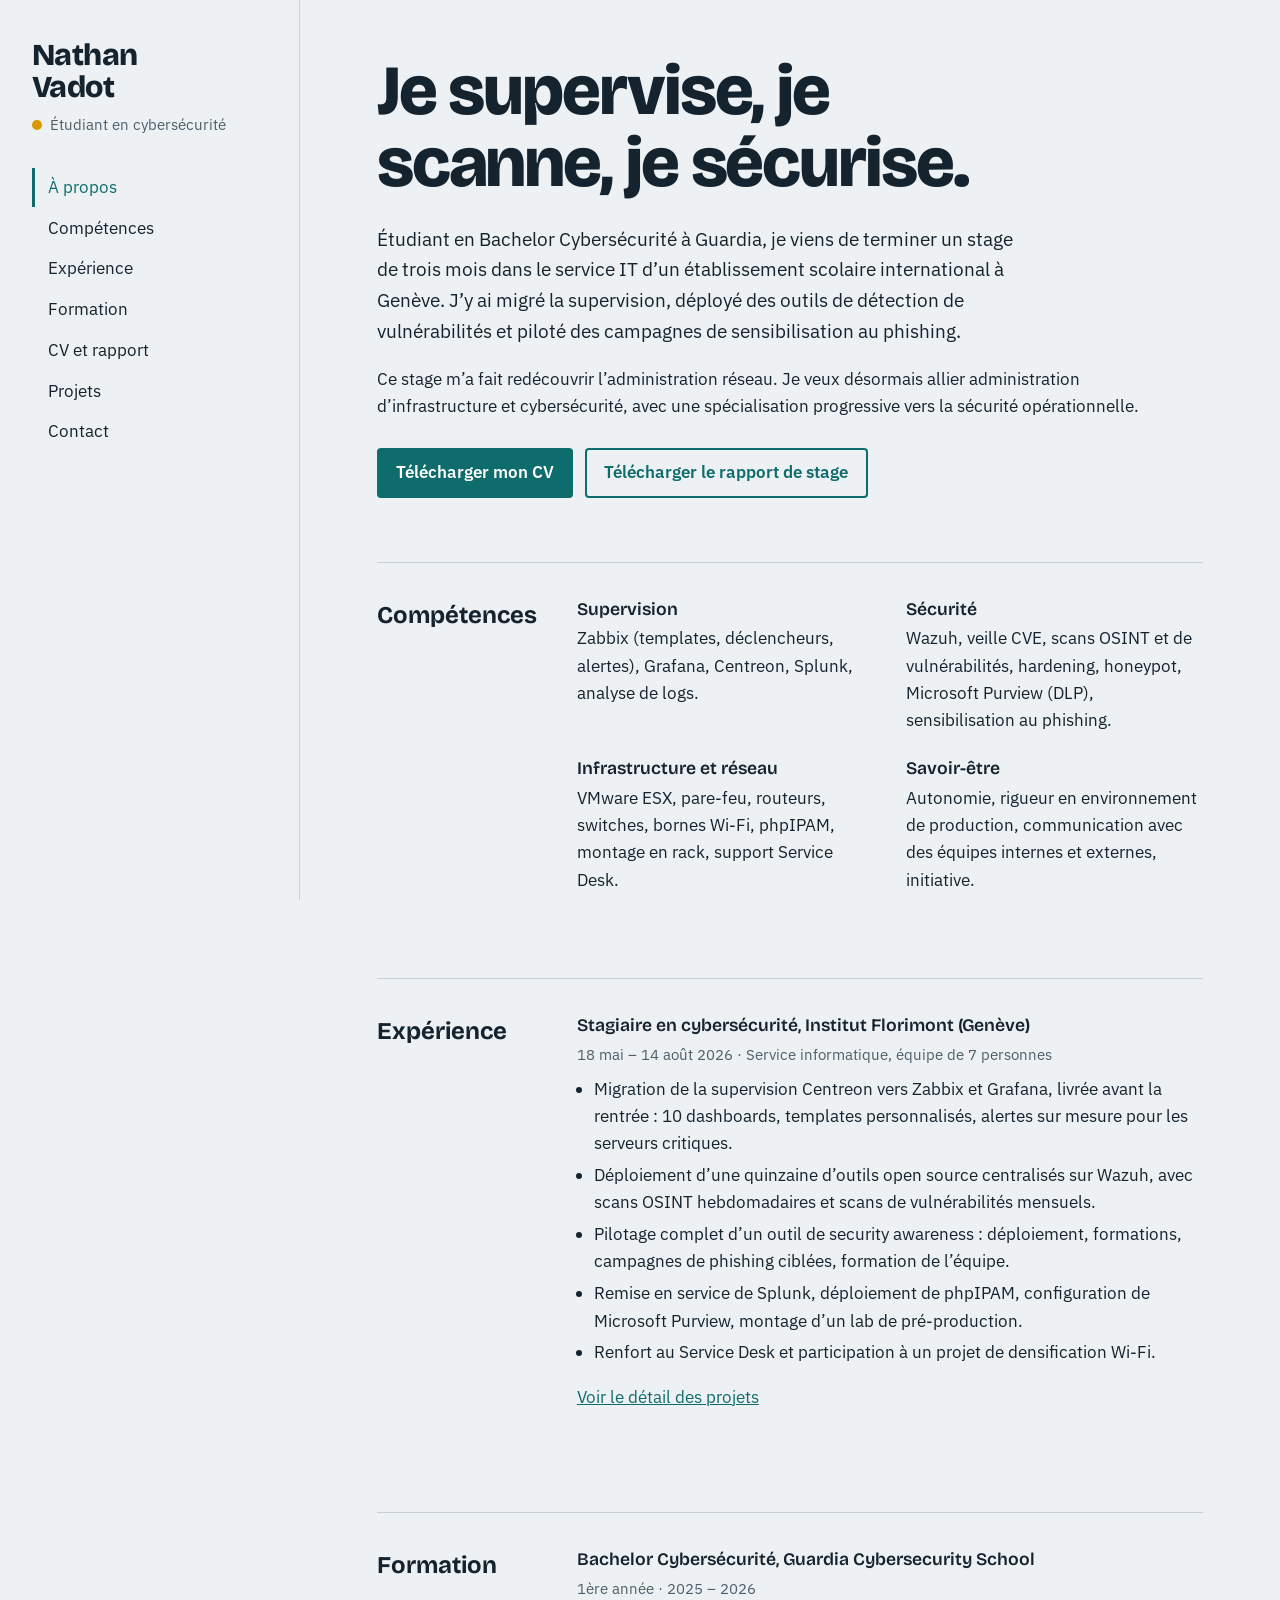
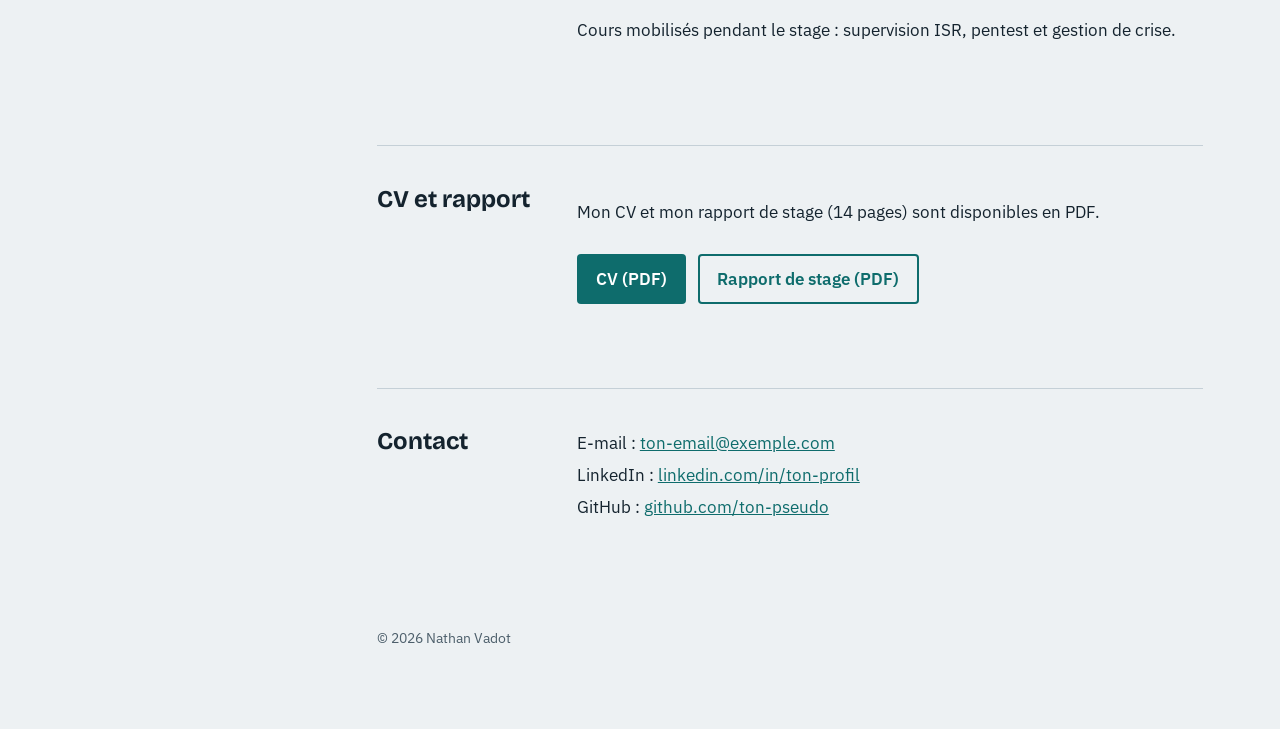
==== index.html @ afc8b585 "Add files via upload" ====
<!DOCTYPE html>
<html lang="fr"><head><meta charset="utf-8"><meta name="viewport" content="width=device-width,initial-scale=1"><link rel="preconnect" href="https://fonts.googleapis.com"><link rel="preconnect" href="https://fonts.gstatic.com" crossorigin><link href="https://fonts.googleapis.com/css2?family=Bricolage+Grotesque:wght@600;700;800&family=IBM+Plex+Sans:wght@400;600&display=swap" rel="stylesheet"><link rel="stylesheet" href="style.css">
<title>Nathan Vadot – Étudiant en cybersécurité</title>
<meta name="description" content="Portfolio de Nathan Vadot, étudiant en cybersécurité à Guardia : supervision, gestion des vulnérabilités, administration réseau.">
</head><body>
<aside>
<div>
<p class="who">Nathan<br>Vadot</p>
<p class="role"><span class="dot" aria-hidden="true"></span>Étudiant en cybersécurité</p>
</div>
<nav aria-label="Navigation principale"><ul>
<li><a href="index.html#apropos" aria-current="page">À propos</a></li>
<li><a href="index.html#competences">Compétences</a></li>
<li><a href="index.html#experience">Expérience</a></li>
<li><a href="index.html#formation">Formation</a></li>
<li><a href="index.html#documents">CV et rapport</a></li>
<li><a href="projets.html" >Projets</a></li>
<li><a href="index.html#contact">Contact</a></li>
</ul></nav>
</aside>
<main>
<section id="apropos">
<h1>Je supervise, je scanne, je sécurise.</h1>
<p class="lead">Étudiant en Bachelor Cybersécurité à Guardia, je viens de terminer un stage de trois mois dans le service IT d’un établissement scolaire international à Genève. J’y ai migré la supervision, déployé des outils de détection de vulnérabilités et piloté des campagnes de sensibilisation au phishing.</p>
<p>Ce stage m’a fait redécouvrir l’administration réseau. Je veux désormais allier administration d’infrastructure et cybersécurité, avec une spécialisation progressive vers la sécurité opérationnelle.</p>
<div class="actions">
<a class="btn" href="assets/cv.pdf" download>Télécharger mon CV</a>
<a class="btn alt" href="assets/rapport-stage.pdf" download>Télécharger le rapport de stage</a>
</div>
</section>

<section class="row first" id="competences">
<h2>Compétences</h2>
<div class="skills">
<div><h3>Supervision</h3><p>Zabbix (templates, déclencheurs, alertes), Grafana, Centreon, Splunk, analyse de logs.</p></div>
<div><h3>Sécurité</h3><p>Wazuh, veille CVE, scans OSINT et de vulnérabilités, hardening, honeypot, Microsoft Purview (DLP), sensibilisation au phishing.</p></div>
<div><h3>Infrastructure et réseau</h3><p>VMware ESX, pare-feu, routeurs, switches, bornes Wi-Fi, phpIPAM, montage en rack, support Service Desk.</p></div>
<div><h3>Savoir-être</h3><p>Autonomie, rigueur en environnement de production, communication avec des équipes internes et externes, initiative.</p></div>
</div>
</section>

<section class="row" id="experience">
<h2>Expérience</h2>
<div>
<div class="entry">
<h3>Stagiaire en cybersécurité, Institut Florimont (Genève)</h3>
<p class="meta">18 mai – 14 août 2026 · Service informatique, équipe de 7 personnes</p>
<ul class="plain">
<li>Migration de la supervision Centreon vers Zabbix et Grafana, livrée avant la rentrée : 10 dashboards, templates personnalisés, alertes sur mesure pour les serveurs critiques.</li>
<li>Déploiement d’une quinzaine d’outils open source centralisés sur Wazuh, avec scans OSINT hebdomadaires et scans de vulnérabilités mensuels.</li>
<li>Pilotage complet d’un outil de security awareness : déploiement, formations, campagnes de phishing ciblées, formation de l’équipe.</li>
<li>Remise en service de Splunk, déploiement de phpIPAM, configuration de Microsoft Purview, montage d’un lab de pré-production.</li>
<li>Renfort au Service Desk et participation à un projet de densification Wi-Fi.</li>
</ul>
<p><a href="projets.html">Voir le détail des projets</a></p>
</div>
</div>
</section>

<section class="row" id="formation">
<h2>Formation</h2>
<div class="entry">
<h3>Bachelor Cybersécurité, Guardia Cybersecurity School</h3>
<p class="meta">1ère année · 2025 – 2026</p>
<p>Cours mobilisés pendant le stage : supervision ISR, pentest et gestion de crise.</p>
</div>
</section>

<section class="row" id="documents">
<h2>CV et rapport</h2>
<div>
<p>Mon CV et mon rapport de stage (14 pages) sont disponibles en PDF.</p>
<div class="actions">
<a class="btn" href="assets/cv.pdf" download>CV (PDF)</a>
<a class="btn alt" href="assets/rapport-stage.pdf" download>Rapport de stage (PDF)</a>
</div>
</div>
</section>

<section class="row" id="contact">
<h2>Contact</h2>
<ul class="plain" style="list-style:none;padding:0;margin:0">
<!-- TODO : remplace ces liens par les tiens -->
<li>E-mail : <a href="mailto:ton-email@exemple.com">ton-email@exemple.com</a></li>
<li>LinkedIn : <a href="https://www.linkedin.com/in/ton-profil">linkedin.com/in/ton-profil</a></li>
<li>GitHub : <a href="https://github.com/ton-pseudo">github.com/ton-pseudo</a></li>
</ul>
</section>
<footer>© 2026 Nathan Vadot</footer>
</main></body></html>
---- style.css ----
:root{--fog:#EDF1F3;--ink:#14232E;--muted:#4D5F6B;--teal:#0E6C6C;--teal-d:#0A5252;--line:#C5D0D7;--amber:#D99A00}
*{box-sizing:border-box}
html{scroll-behavior:smooth}
body{margin:0;background:var(--fog);color:var(--ink);font:400 1.0625rem/1.6 "IBM Plex Sans",system-ui,sans-serif;display:grid;grid-template-columns:300px 1fr;min-height:100vh}
a{color:var(--teal)}
a:focus-visible,.btn:focus-visible{outline:3px solid var(--amber);outline-offset:3px}
aside{position:sticky;top:0;height:100vh;padding:2.5rem 2rem;border-right:1px solid var(--line);display:flex;flex-direction:column;gap:2rem}
.who{font:800 1.9rem/1.05 "Bricolage Grotesque",sans-serif;margin:0;letter-spacing:-.02em}
.role{color:var(--muted);margin:.5rem 0 0;font-size:.95rem}
.dot{display:inline-block;width:.6rem;height:.6rem;border-radius:50%;background:var(--amber);margin-right:.5rem}
nav ul{list-style:none;margin:0;padding:0;display:grid;gap:.15rem}
nav a{display:block;padding:.35rem 0 .35rem .8rem;border-left:3px solid transparent;color:var(--ink);text-decoration:none}
nav a:hover,nav a[aria-current]{border-left-color:var(--teal);color:var(--teal)}
main{padding:3.5rem clamp(1.5rem,6vw,5rem) 5rem;max-width:62rem}
h1{font:800 clamp(2.4rem,5.5vw,4.4rem)/1.02 "Bricolage Grotesque",sans-serif;letter-spacing:-.03em;margin:0 0 1.5rem;max-width:14ch}
h2{font:700 1.5rem/1.2 "Bricolage Grotesque",sans-serif;margin:0}
h3{font:600 1.1rem/1.3 "Bricolage Grotesque",sans-serif;margin:0 0 .25rem}
.lead{font-size:1.2rem;max-width:40rem}
.actions{display:flex;flex-wrap:wrap;gap:.75rem;margin:1.75rem 0 0}
.btn{display:inline-block;padding:.7rem 1.2rem;background:var(--teal);color:#fff;text-decoration:none;font-weight:600;border-radius:4px}
.btn:hover{background:var(--teal-d)}
.btn.alt{background:transparent;color:var(--teal);box-shadow:inset 0 0 0 2px var(--teal)}
.btn.alt:hover{background:var(--teal);color:#fff}
.row{display:grid;grid-template-columns:11rem 1fr;gap:1.5rem;padding:2.25rem 0;border-top:1px solid var(--line);margin-top:3rem}
.row.first{margin-top:4rem}
.row>h2{padding-top:.15rem}
.entry+.entry{margin-top:1.75rem}
.meta{color:var(--muted);font-size:.95rem;margin:0 0 .6rem}
ul.plain{margin:.5rem 0 0;padding-left:1.1rem}
ul.plain li{margin:.3rem 0}
.skills{display:grid;grid-template-columns:repeat(auto-fit,minmax(15rem,1fr));gap:1.5rem 2rem}
.skills p{margin:.25rem 0 0}
.todo{border-left:3px solid var(--amber);padding-left:1rem}
footer{color:var(--muted);font-size:.9rem;margin-top:4rem}
@media(max-width:860px){
body{display:block}
aside{position:static;height:auto;border-right:0;border-bottom:1px solid var(--line);padding:1.5rem}
nav ul{display:flex;flex-wrap:wrap;gap:.25rem 1.25rem}
nav a{border-left:0;border-bottom:3px solid transparent;padding:.25rem 0}
nav a:hover,nav a[aria-current]{border-bottom-color:var(--teal)}
.row{grid-template-columns:1fr;gap:.75rem}
main{padding-top:2.5rem}
}
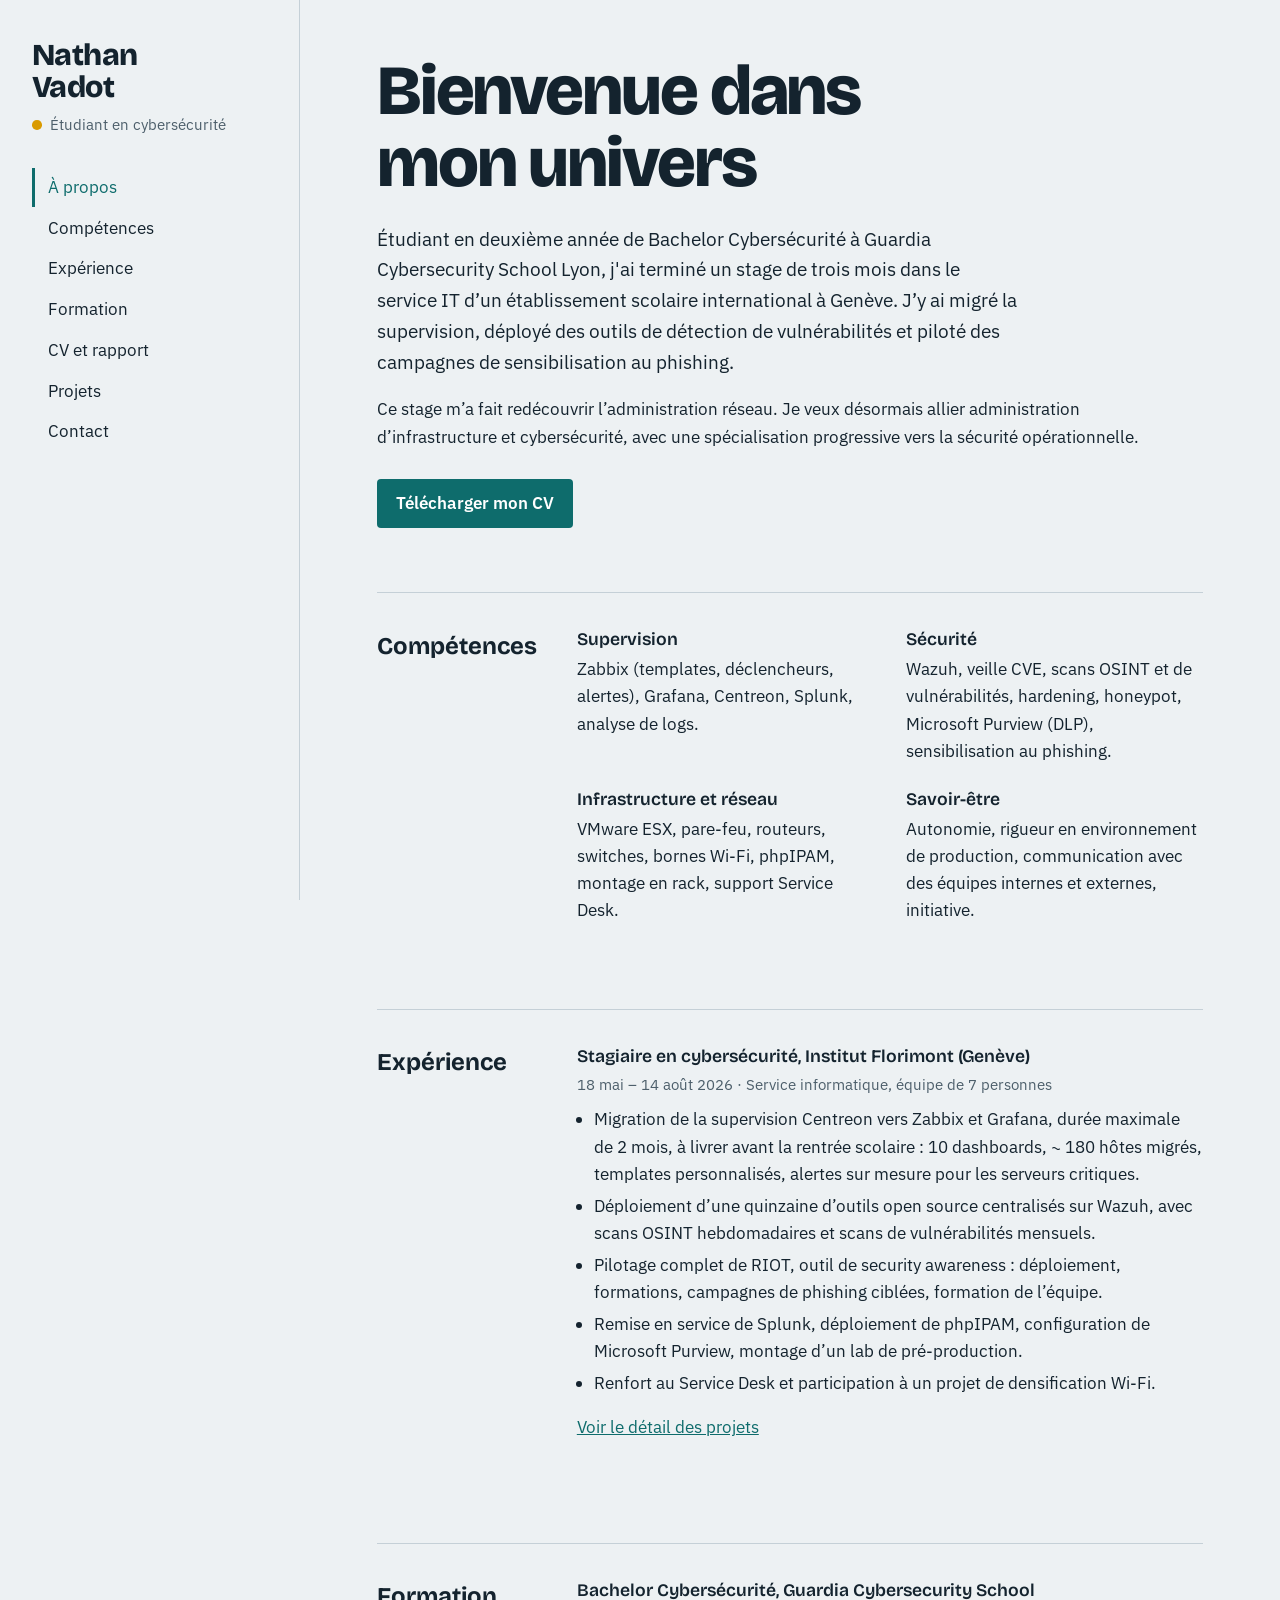
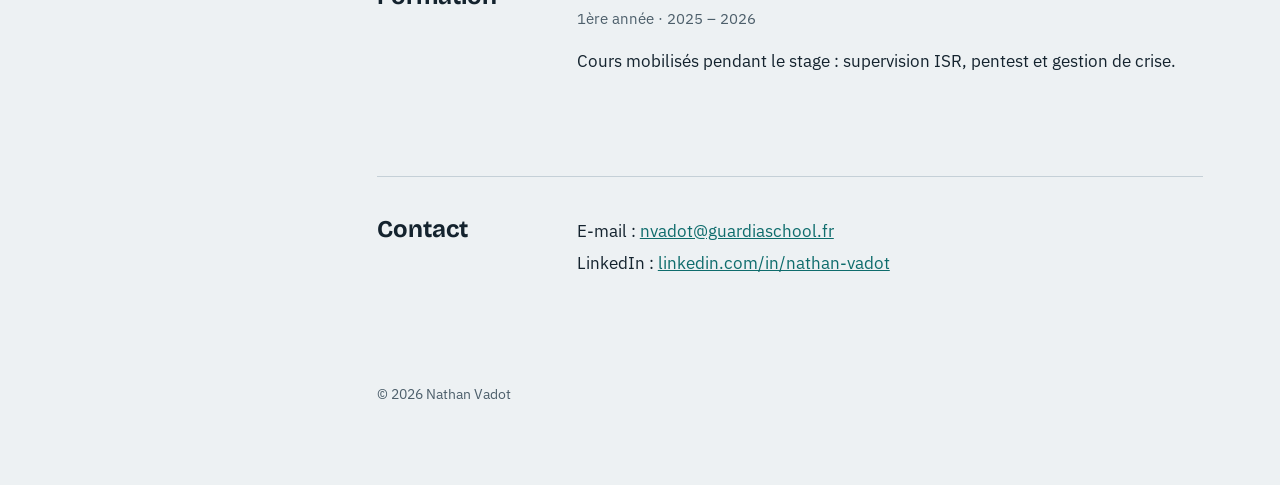
==== commit 3f454388: "U1" ====
--- a/index.html
+++ b/index.html
@@ -20,12 +20,11 @@
 </aside>
 <main>
 <section id="apropos">
-<h1>Je supervise, je scanne, je sécurise.</h1>
-<p class="lead">Étudiant en Bachelor Cybersécurité à Guardia, je viens de terminer un stage de trois mois dans le service IT d’un établissement scolaire international à Genève. J’y ai migré la supervision, déployé des outils de détection de vulnérabilités et piloté des campagnes de sensibilisation au phishing.</p>
+<h1>Bienvenue dans mon univers</h1>
+<p class="lead">Étudiant en deuxième année de Bachelor Cybersécurité à Guardia Cybersecurity School Lyon, j'ai terminé un stage de trois mois dans le service IT d’un établissement scolaire international à Genève. J’y ai migré la supervision, déployé des outils de détection de vulnérabilités et piloté des campagnes de sensibilisation au phishing.</p>
 <p>Ce stage m’a fait redécouvrir l’administration réseau. Je veux désormais allier administration d’infrastructure et cybersécurité, avec une spécialisation progressive vers la sécurité opérationnelle.</p>
 <div class="actions">
-<a class="btn" href="assets/cv.pdf" download>Télécharger mon CV</a>
-<a class="btn alt" href="assets/rapport-stage.pdf" download>Télécharger le rapport de stage</a>
+<a class="btn" href="img/CV_Nathan_VADOT.pdf" download>Télécharger mon CV</a>
 </div>
 </section>
 
@@ -46,9 +45,9 @@
 <h3>Stagiaire en cybersécurité, Institut Florimont (Genève)</h3>
 <p class="meta">18 mai – 14 août 2026 · Service informatique, équipe de 7 personnes</p>
 <ul class="plain">
-<li>Migration de la supervision Centreon vers Zabbix et Grafana, livrée avant la rentrée : 10 dashboards, templates personnalisés, alertes sur mesure pour les serveurs critiques.</li>
+<li>Migration de la supervision Centreon vers Zabbix et Grafana, durée maximale de 2 mois, à livrer avant la rentrée scolaire : 10 dashboards, ~ 180 hôtes migrés, templates personnalisés, alertes sur mesure pour les serveurs critiques.</li>
 <li>Déploiement d’une quinzaine d’outils open source centralisés sur Wazuh, avec scans OSINT hebdomadaires et scans de vulnérabilités mensuels.</li>
-<li>Pilotage complet d’un outil de security awareness : déploiement, formations, campagnes de phishing ciblées, formation de l’équipe.</li>
+<li>Pilotage complet de RIOT, outil de security awareness : déploiement, formations, campagnes de phishing ciblées, formation de l’équipe.</li>
 <li>Remise en service de Splunk, déploiement de phpIPAM, configuration de Microsoft Purview, montage d’un lab de pré-production.</li>
 <li>Renfort au Service Desk et participation à un projet de densification Wi-Fi.</li>
 </ul>
@@ -66,24 +65,11 @@
 </div>
 </section>
 
-<section class="row" id="documents">
-<h2>CV et rapport</h2>
-<div>
-<p>Mon CV et mon rapport de stage (14 pages) sont disponibles en PDF.</p>
-<div class="actions">
-<a class="btn" href="assets/cv.pdf" download>CV (PDF)</a>
-<a class="btn alt" href="assets/rapport-stage.pdf" download>Rapport de stage (PDF)</a>
-</div>
-</div>
-</section>
-
 <section class="row" id="contact">
 <h2>Contact</h2>
 <ul class="plain" style="list-style:none;padding:0;margin:0">
-<!-- TODO : remplace ces liens par les tiens -->
-<li>E-mail : <a href="mailto:ton-email@exemple.com">ton-email@exemple.com</a></li>
-<li>LinkedIn : <a href="https://www.linkedin.com/in/ton-profil">linkedin.com/in/ton-profil</a></li>
-<li>GitHub : <a href="https://github.com/ton-pseudo">github.com/ton-pseudo</a></li>
+<li>E-mail : <a href="mailto:nvadot@guardiaschool.fr">nvadot@guardiaschool.fr</a></li>
+<li>LinkedIn : <a href="https://www.linkedin.com/in/nathan-vadot">linkedin.com/in/nathan-vadot</a></li>
 </ul>
 </section>
 <footer>© 2026 Nathan Vadot</footer>
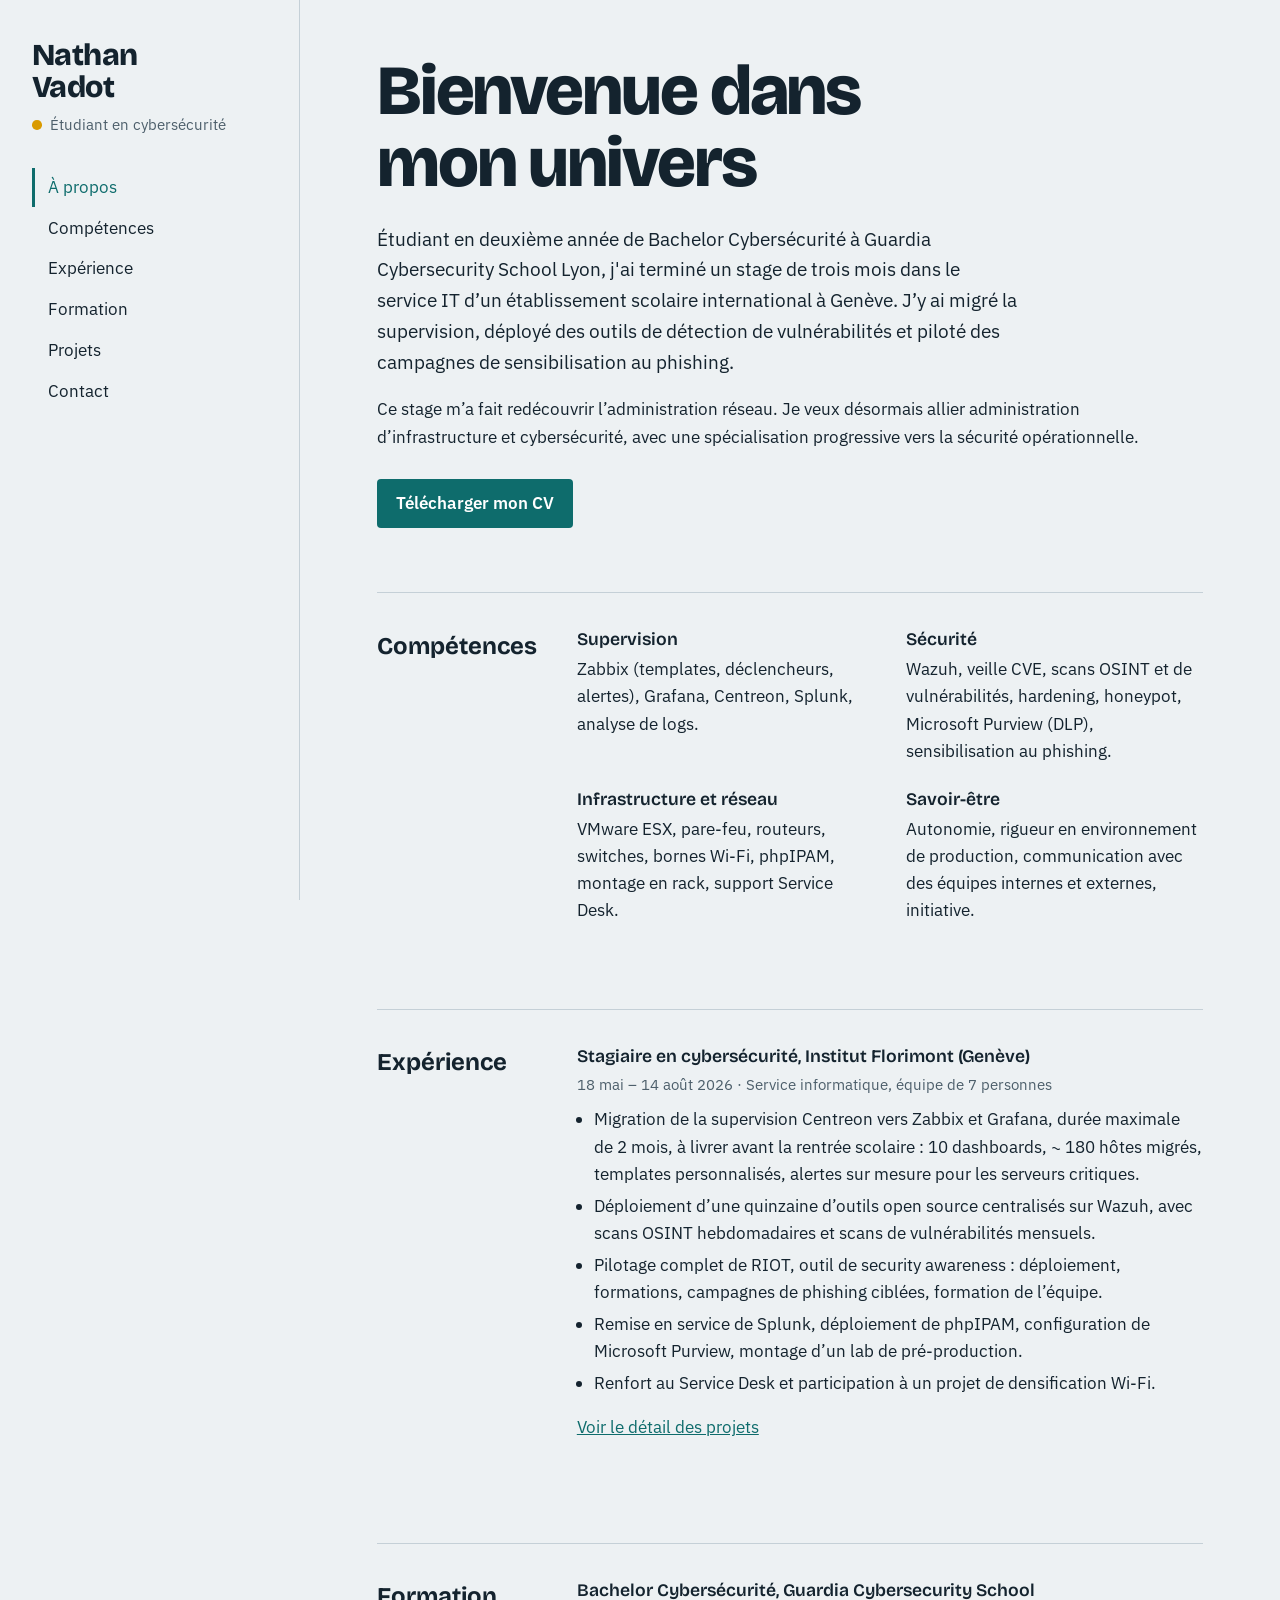
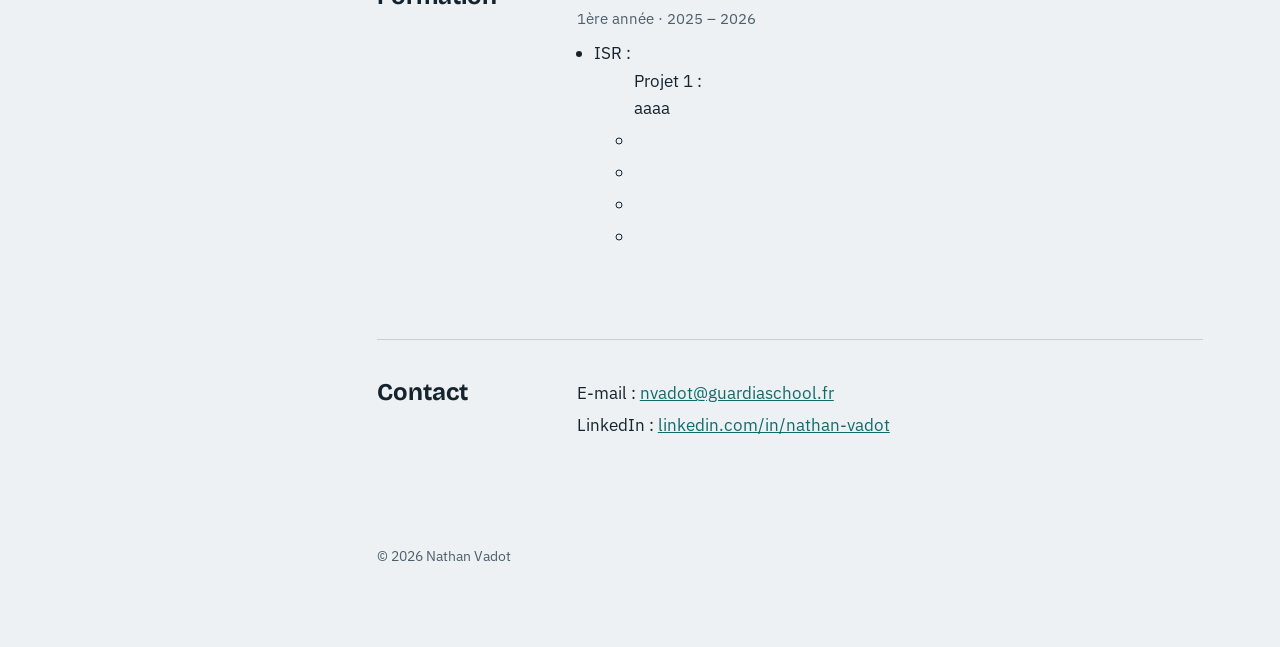
==== commit 7024610f: "U2" ====
--- a/index.html
+++ b/index.html
@@ -13,7 +13,6 @@
 <li><a href="index.html#competences">Compétences</a></li>
 <li><a href="index.html#experience">Expérience</a></li>
 <li><a href="index.html#formation">Formation</a></li>
-<li><a href="index.html#documents">CV et rapport</a></li>
 <li><a href="projets.html" >Projets</a></li>
 <li><a href="index.html#contact">Contact</a></li>
 </ul></nav>
@@ -61,7 +60,15 @@
 <div class="entry">
 <h3>Bachelor Cybersécurité, Guardia Cybersecurity School</h3>
 <p class="meta">1ère année · 2025 – 2026</p>
-<p>Cours mobilisés pendant le stage : supervision ISR, pentest et gestion de crise.</p>
+<ul class="plain">
+<li>ISR : <br>
+<ul>Projet 1 : <br>aaaa</li>
+</li>
+<li></li>
+<li></li>
+<li></li>
+<li></li>
+</ul>
 </div>
 </section>
 
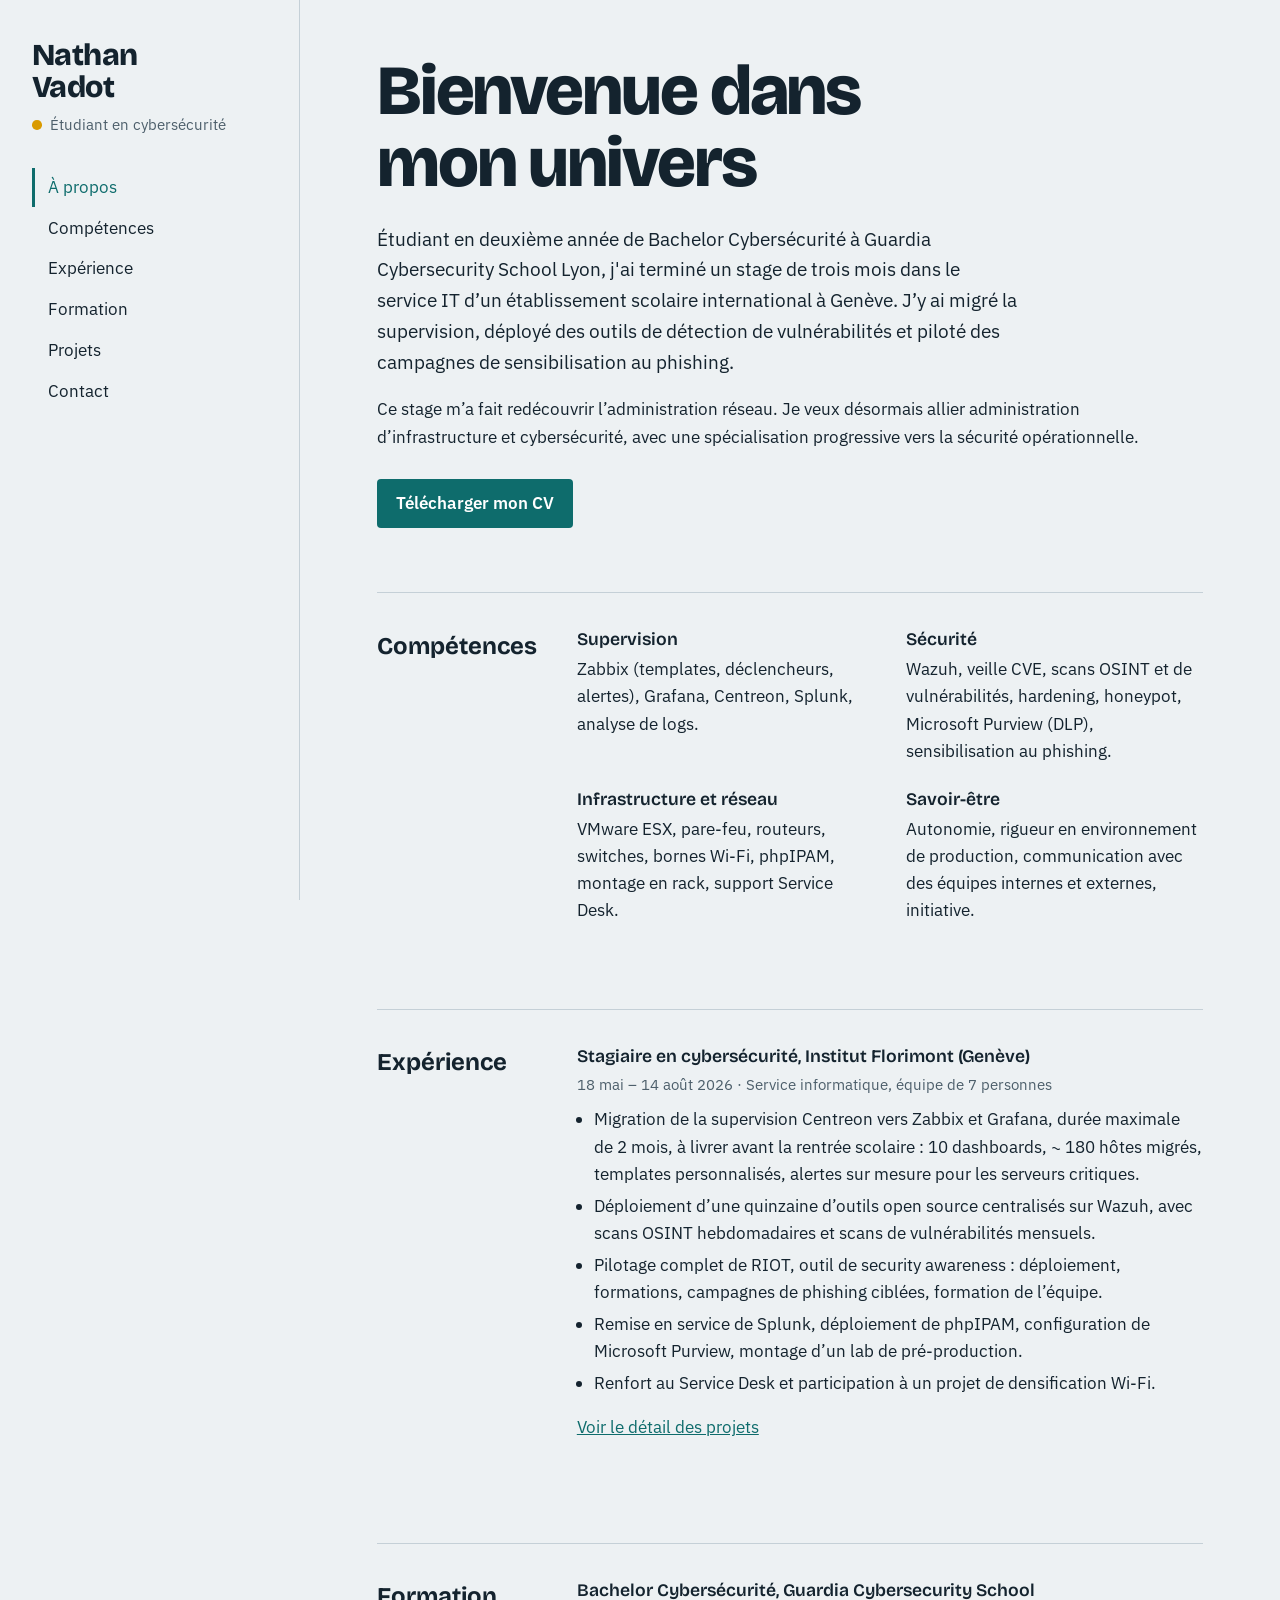
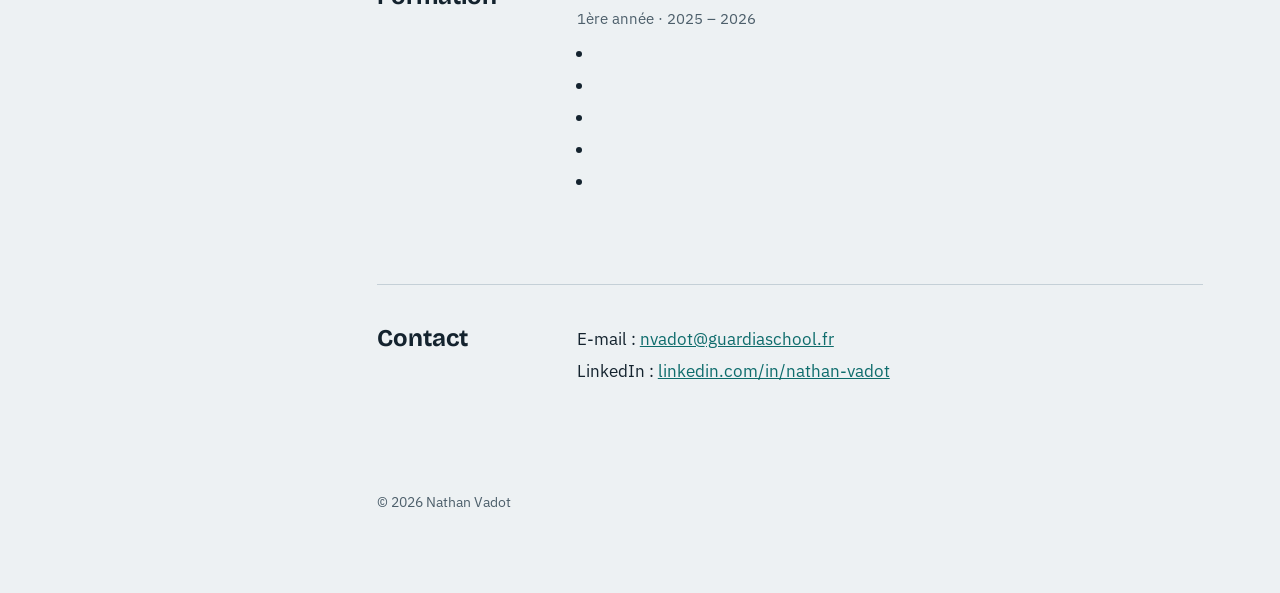
==== commit 7ea460e7: "U3" ====
--- a/index.html
+++ b/index.html
@@ -61,9 +61,7 @@
 <h3>Bachelor Cybersécurité, Guardia Cybersecurity School</h3>
 <p class="meta">1ère année · 2025 – 2026</p>
 <ul class="plain">
-<li>ISR : <br>
-<ul>Projet 1 : <br>aaaa</li>
-</li>
+<li></li>
 <li></li>
 <li></li>
 <li></li>
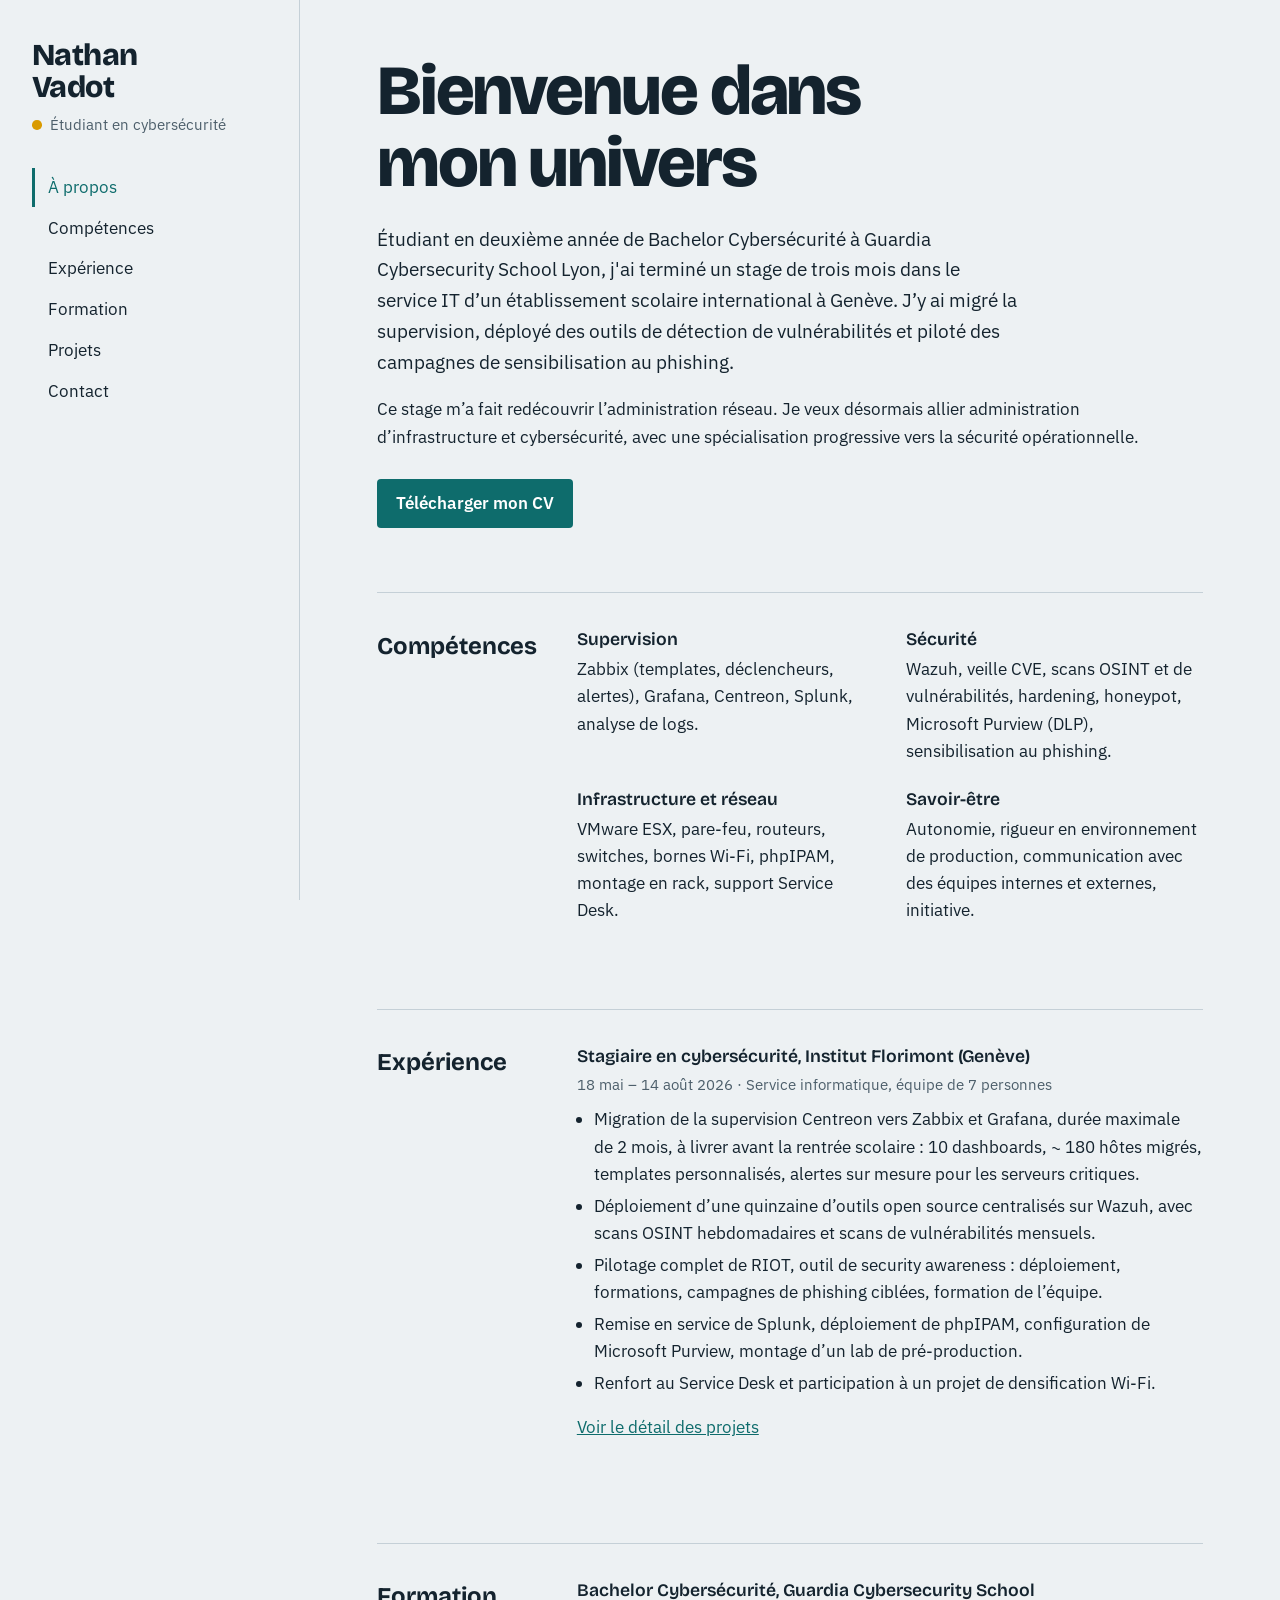
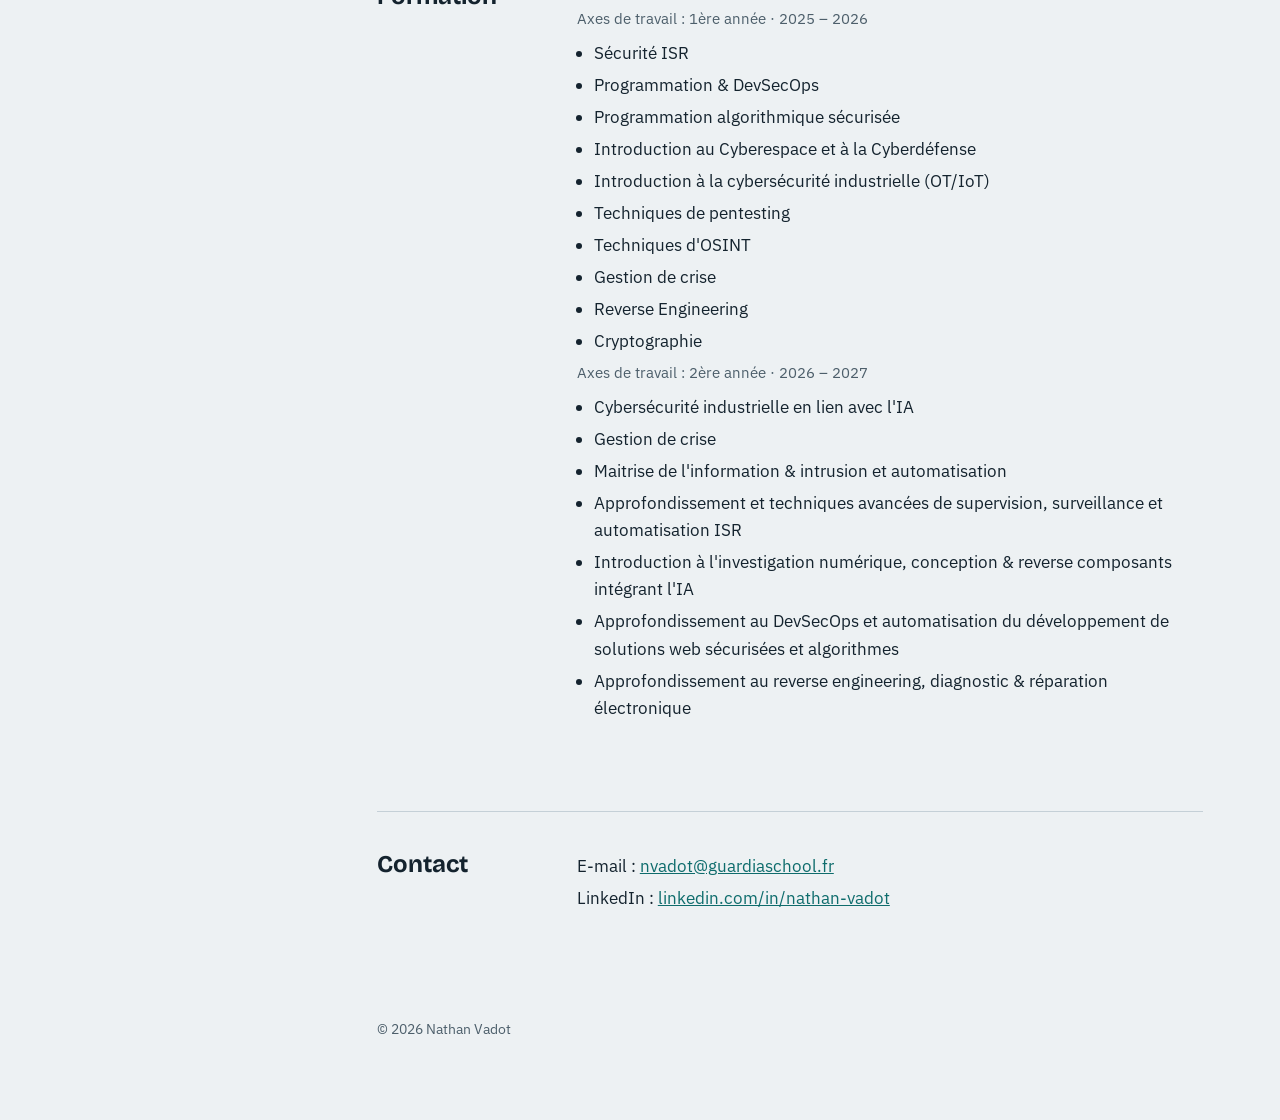
==== commit 5c8949e5: "U4 formations" ====
--- a/index.html
+++ b/index.html
@@ -59,13 +59,29 @@
 <h2>Formation</h2>
 <div class="entry">
 <h3>Bachelor Cybersécurité, Guardia Cybersecurity School</h3>
-<p class="meta">1ère année · 2025 – 2026</p>
+<p class="meta">Axes de travail : 1ère année · 2025 – 2026</p>
 <ul class="plain">
-<li></li>
-<li></li>
-<li></li>
-<li></li>
-<li></li>
+<li>Sécurité ISR</li>
+<li>Programmation & DevSecOps</li>
+<li>Programmation algorithmique sécurisée</li>
+<li>Introduction au Cyberespace et à la Cyberdéfense</li>
+<li>Introduction à la cybersécurité industrielle (OT/IoT)</li>
+<li>Techniques de pentesting</li>
+<li>Techniques d'OSINT</li>
+<li>Gestion de crise</li>
+<li>Reverse Engineering</li>
+<li>Cryptographie</li>
+</ul>
+
+<p class="meta">Axes de travail : 2ère année · 2026 – 2027</p>
+<ul class="plain">
+<li>Cybersécurité industrielle en lien avec l'IA</li>
+<li>Gestion de crise</li>
+<li>Maitrise de l'information & intrusion et automatisation</li>
+<li>Approfondissement et techniques avancées de supervision, surveillance et automatisation ISR</li>
+<li>Introduction à l'investigation numérique, conception & reverse composants intégrant l'IA</li>
+<li>Approfondissement au DevSecOps et automatisation du développement de solutions web sécurisées et algorithmes</li>
+<li>Approfondissement au reverse engineering, diagnostic & réparation électronique</li>
 </ul>
 </div>
 </section>
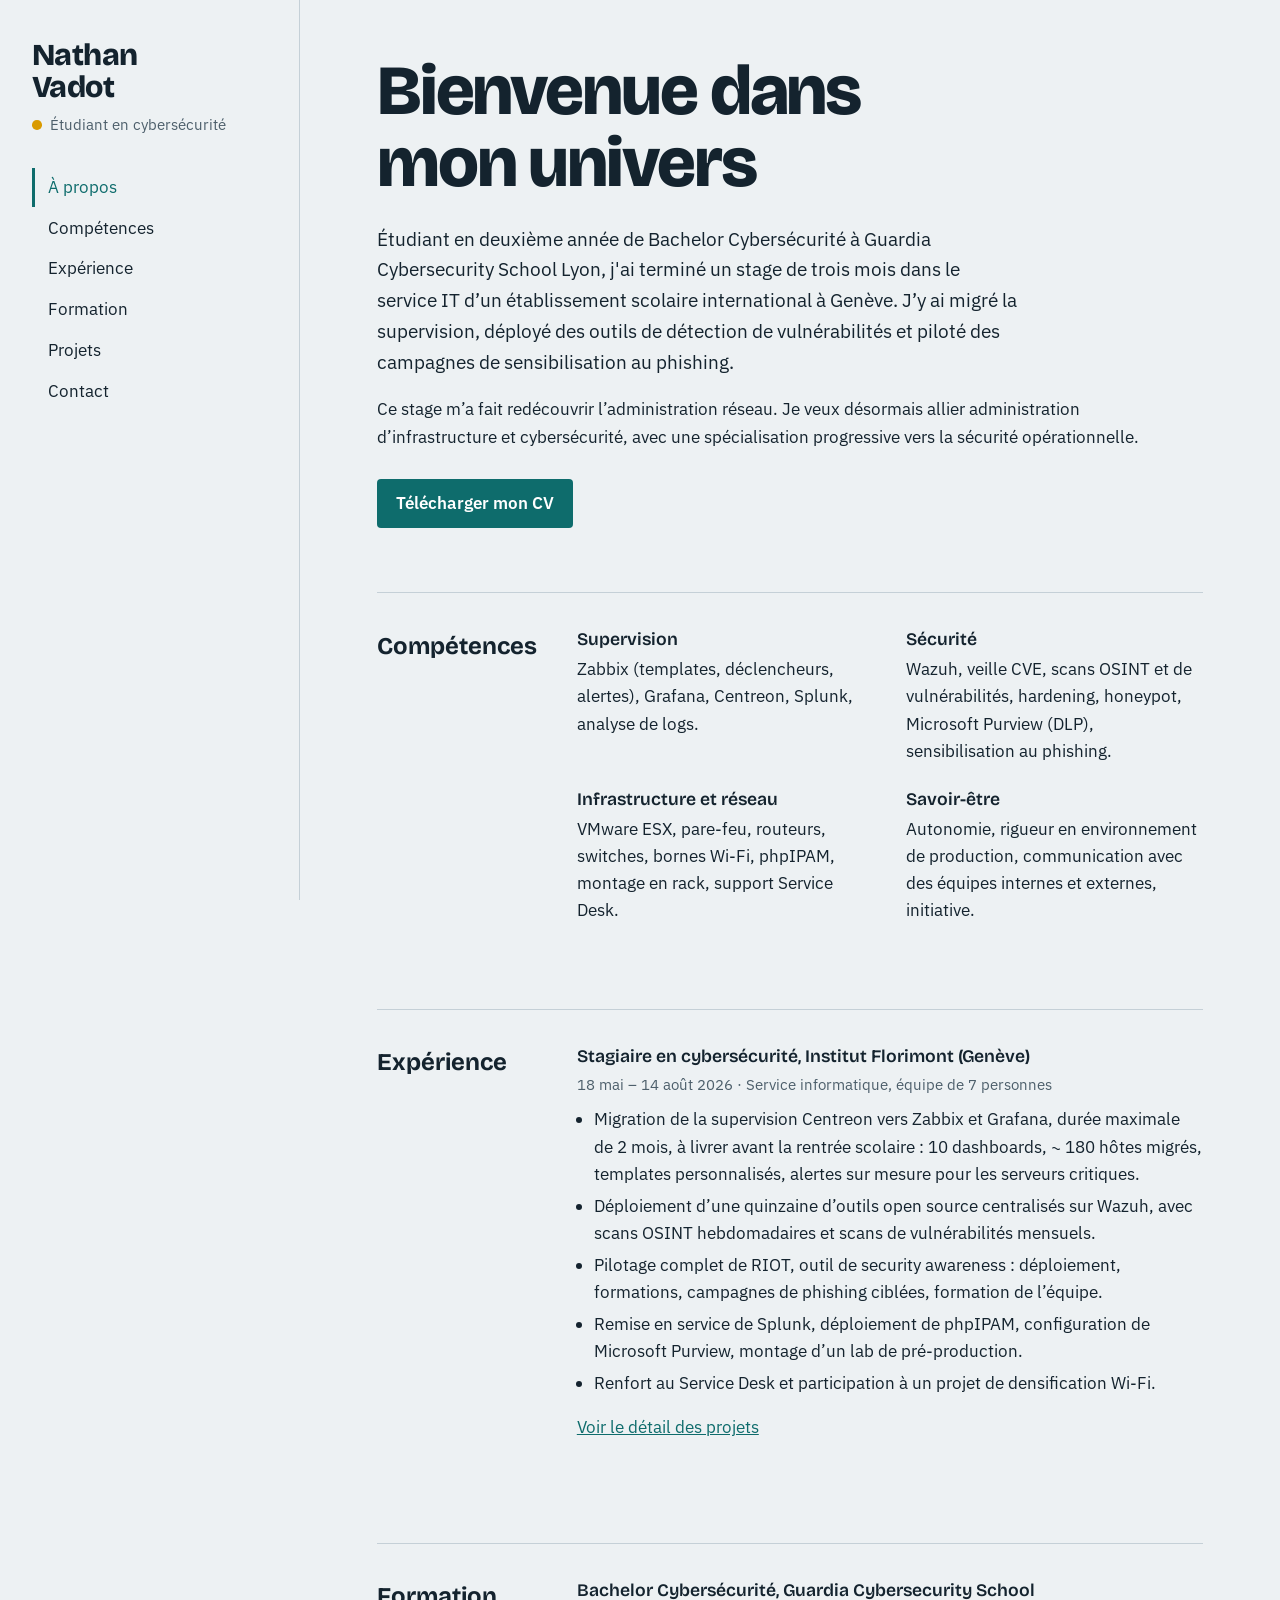
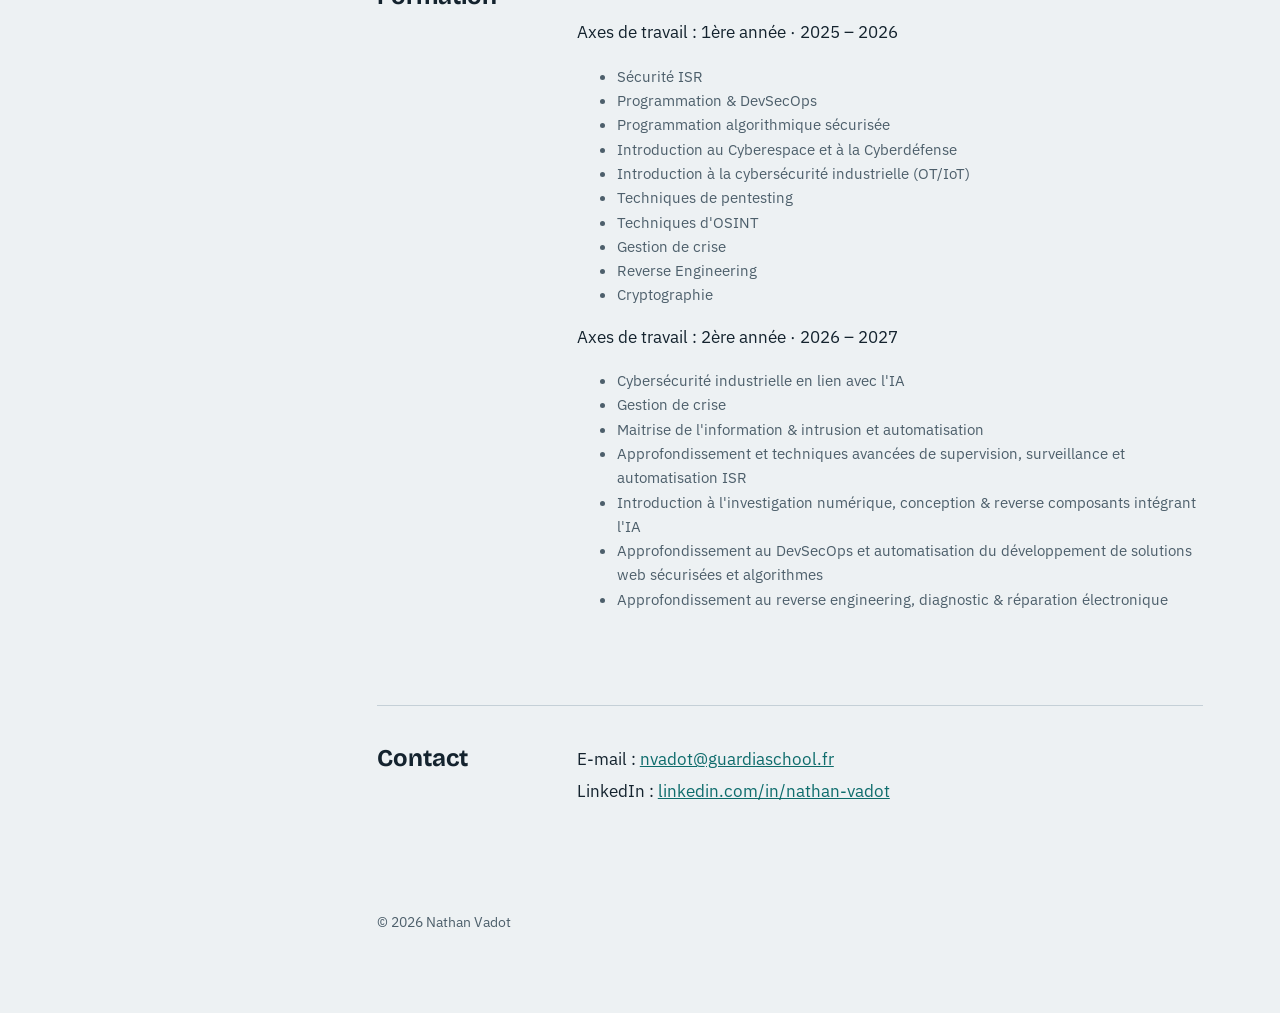
==== commit 68e36122: "U4" ====
--- a/index.html
+++ b/index.html
@@ -59,8 +59,8 @@
 <h2>Formation</h2>
 <div class="entry">
 <h3>Bachelor Cybersécurité, Guardia Cybersecurity School</h3>
-<p class="meta">Axes de travail : 1ère année · 2025 – 2026</p>
-<ul class="plain">
+<p class="plain">Axes de travail : 1ère année · 2025 – 2026</p>
+<ul class="meta">
 <li>Sécurité ISR</li>
 <li>Programmation & DevSecOps</li>
 <li>Programmation algorithmique sécurisée</li>
@@ -73,8 +73,8 @@
 <li>Cryptographie</li>
 </ul>
 
-<p class="meta">Axes de travail : 2ère année · 2026 – 2027</p>
-<ul class="plain">
+<p class="plain">Axes de travail : 2ère année · 2026 – 2027</p>
+<ul class="meta">
 <li>Cybersécurité industrielle en lien avec l'IA</li>
 <li>Gestion de crise</li>
 <li>Maitrise de l'information & intrusion et automatisation</li>
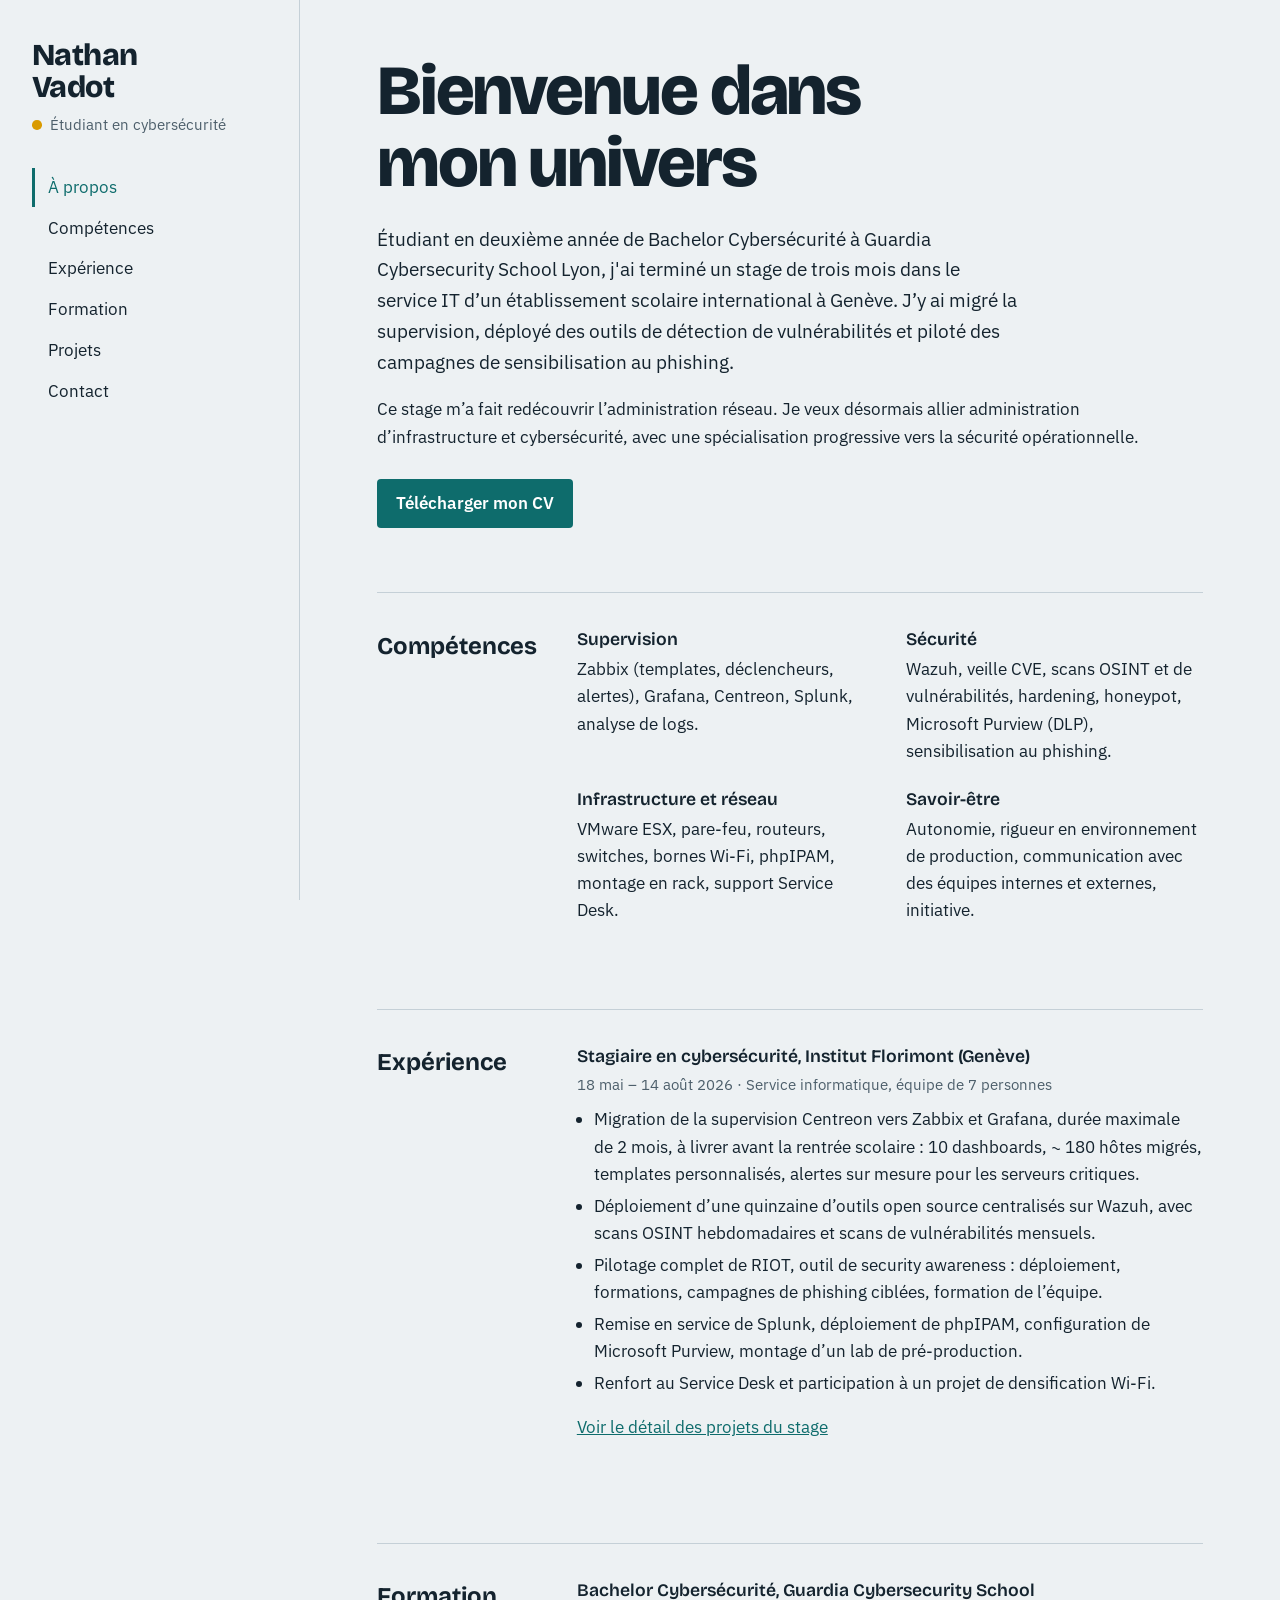
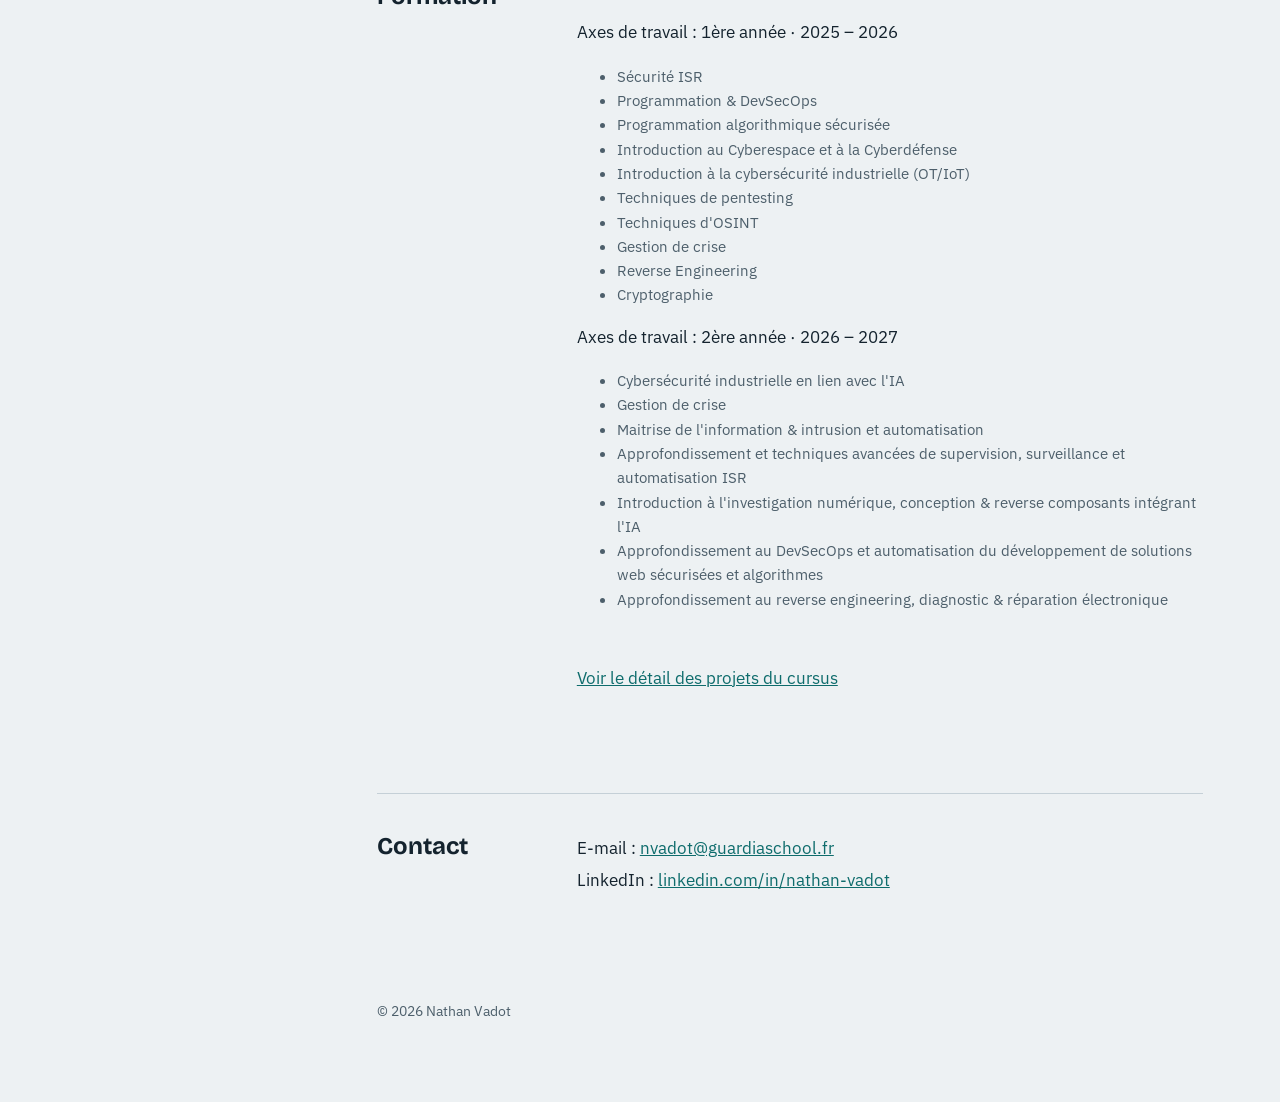
==== commit d89c732d: "U5" ====
--- a/index.html
+++ b/index.html
@@ -50,7 +50,7 @@
 <li>Remise en service de Splunk, déploiement de phpIPAM, configuration de Microsoft Purview, montage d’un lab de pré-production.</li>
 <li>Renfort au Service Desk et participation à un projet de densification Wi-Fi.</li>
 </ul>
-<p><a href="projets.html">Voir le détail des projets</a></p>
+<p><a href="projets.html">Voir le détail des projets du stage</a></p>
 </div>
 </div>
 </section>
@@ -83,6 +83,7 @@
 <li>Approfondissement au DevSecOps et automatisation du développement de solutions web sécurisées et algorithmes</li>
 <li>Approfondissement au reverse engineering, diagnostic & réparation électronique</li>
 </ul>
+<br> <p><a href="projets.html">Voir le détail des projets du cursus</a></p>
 </div>
 </section>
 
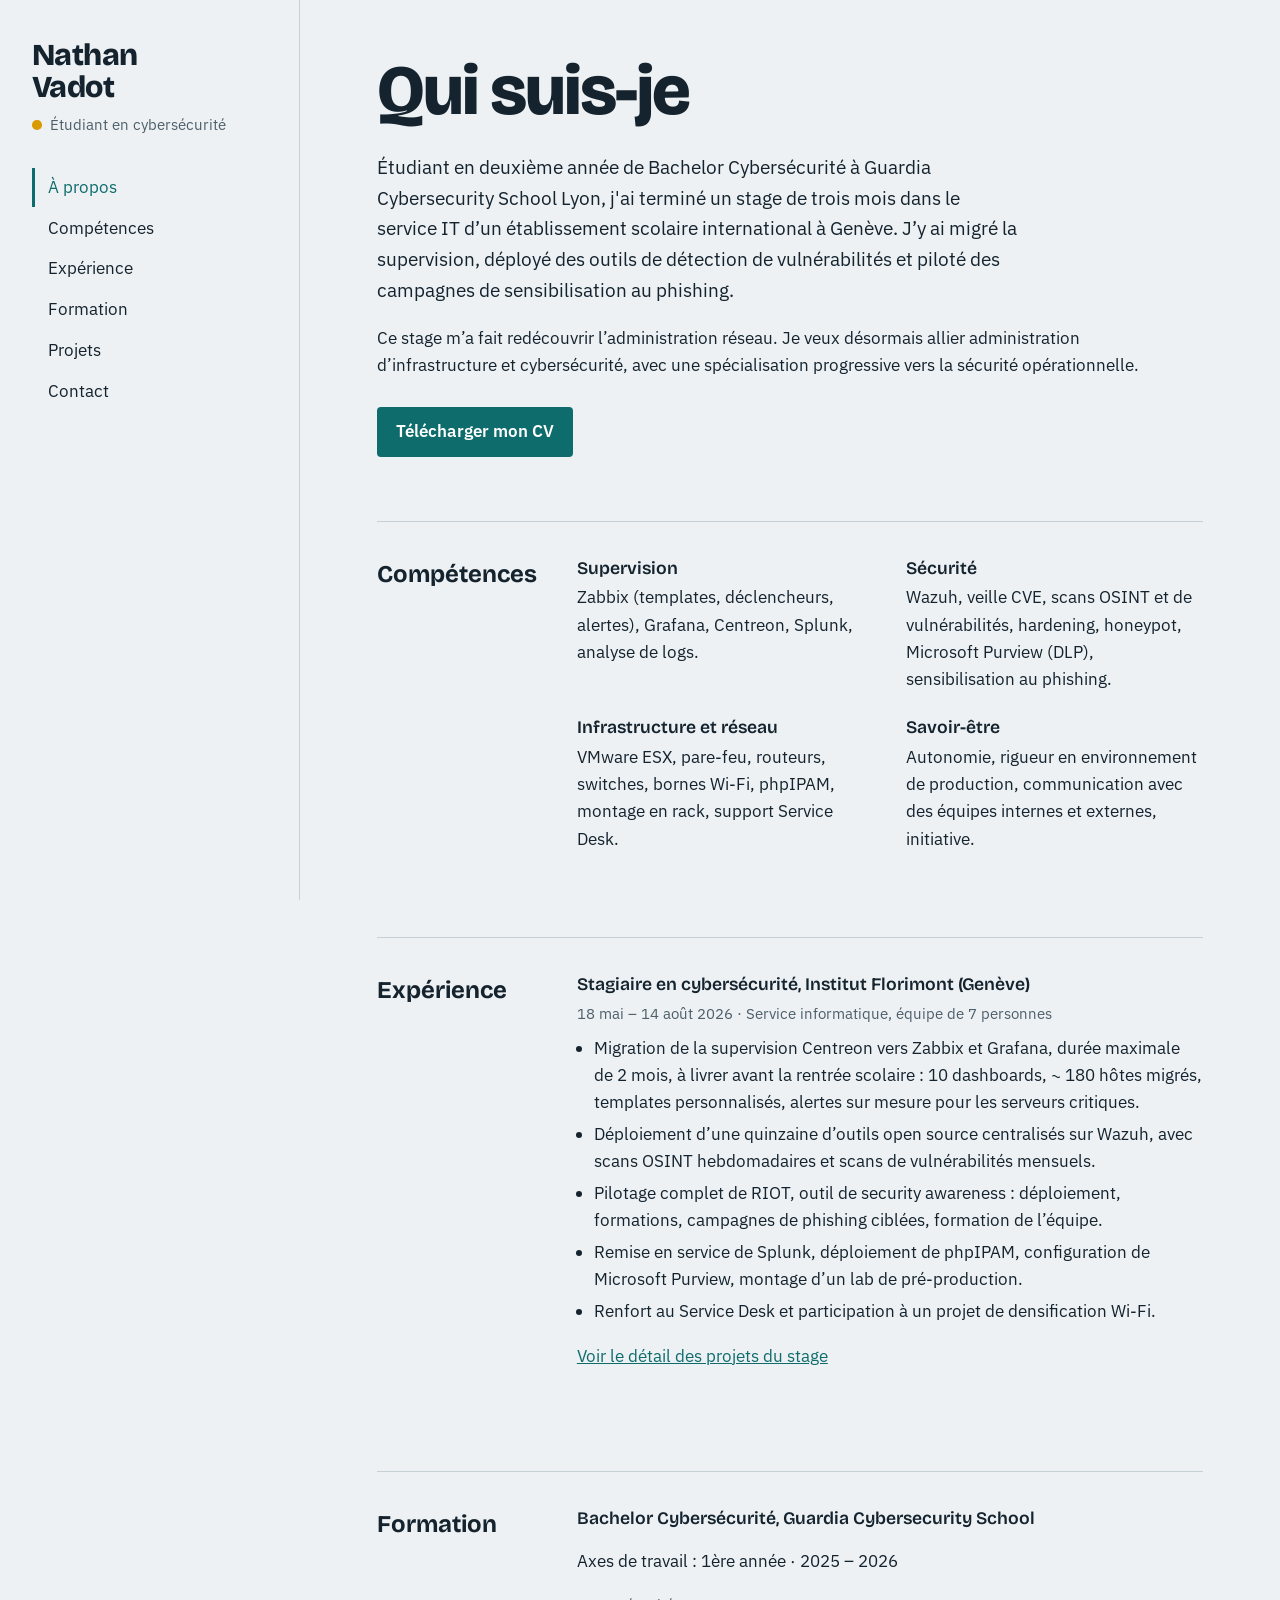
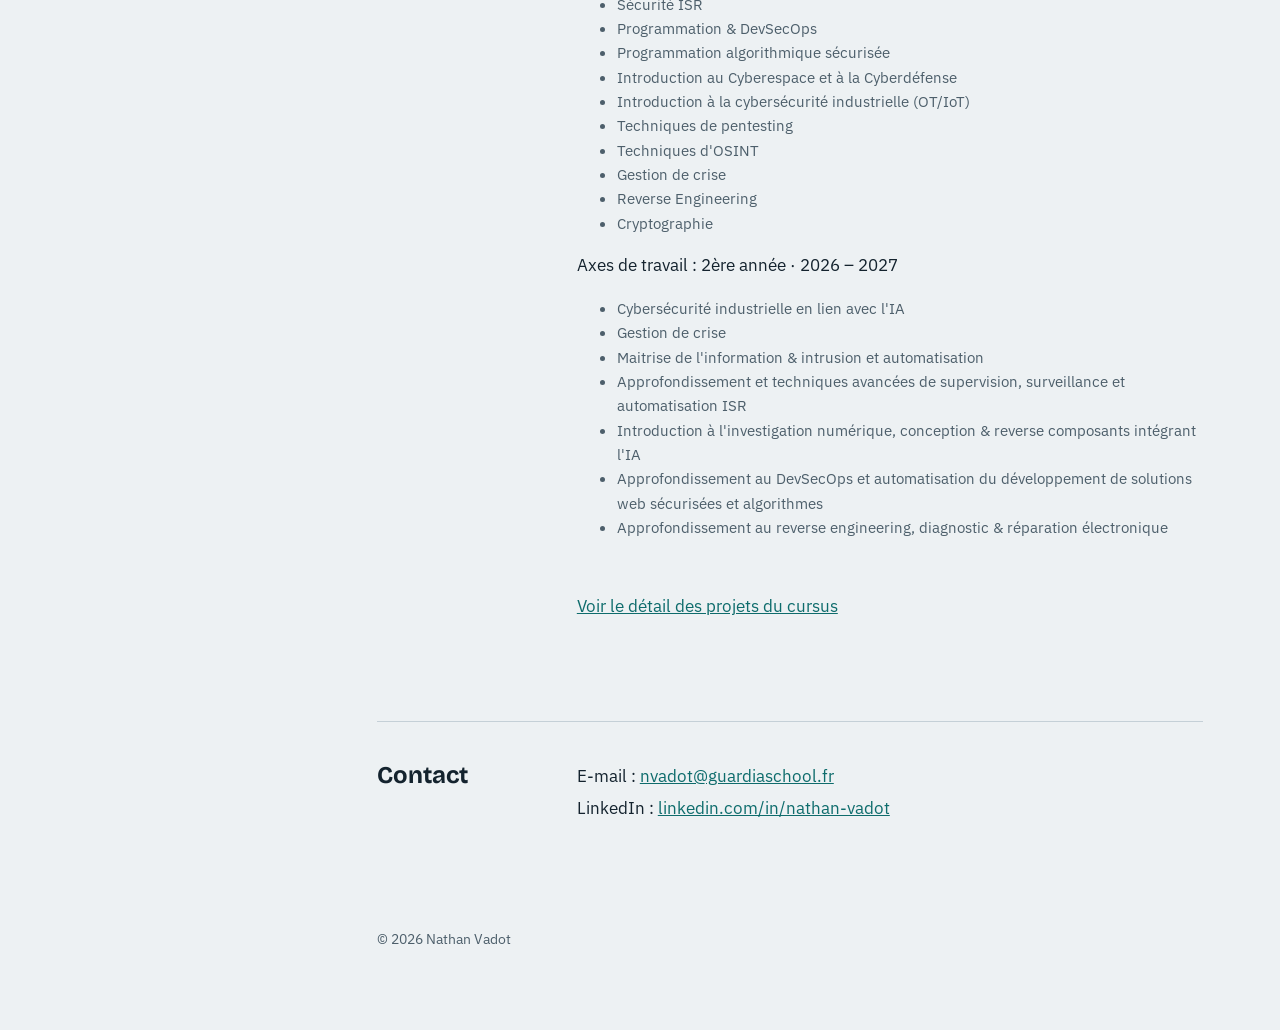
==== commit 0879eafa: "MU" ====
--- a/index.html
+++ b/index.html
@@ -19,7 +19,7 @@
 </aside>
 <main>
 <section id="apropos">
-<h1>Bienvenue dans mon univers</h1>
+<h1>Qui suis-je</h1>
 <p class="lead">Étudiant en deuxième année de Bachelor Cybersécurité à Guardia Cybersecurity School Lyon, j'ai terminé un stage de trois mois dans le service IT d’un établissement scolaire international à Genève. J’y ai migré la supervision, déployé des outils de détection de vulnérabilités et piloté des campagnes de sensibilisation au phishing.</p>
 <p>Ce stage m’a fait redécouvrir l’administration réseau. Je veux désormais allier administration d’infrastructure et cybersécurité, avec une spécialisation progressive vers la sécurité opérationnelle.</p>
 <div class="actions">
--- a/style.css
+++ b/style.css
@@ -40,4 +40,10 @@
 nav a:hover,nav a[aria-current]{border-bottom-color:var(--teal)}
 .row{grid-template-columns:1fr;gap:.75rem}
 main{padding-top:2.5rem}
+.tools{list-style:none;margin:1rem 0 0;padding:0;display:grid;grid-template-columns:repeat(auto-fill,minmax(13rem,1fr));gap:.4rem .75rem;font:500 .95rem/1.4 ui-monospace,"SF Mono",Menlo,Consolas,monospace}
+.tools li{padding:.3rem 0;border-bottom:1px solid var(--line)}
+h2 sup a{text-decoration:none;color:var(--amber)}
+dl.grade{margin:0}
+dl.grade dt{font-weight:600;margin-top:1rem}
+dl.grade dd{margin:.15rem 0 0;color:var(--muted)}
 }
